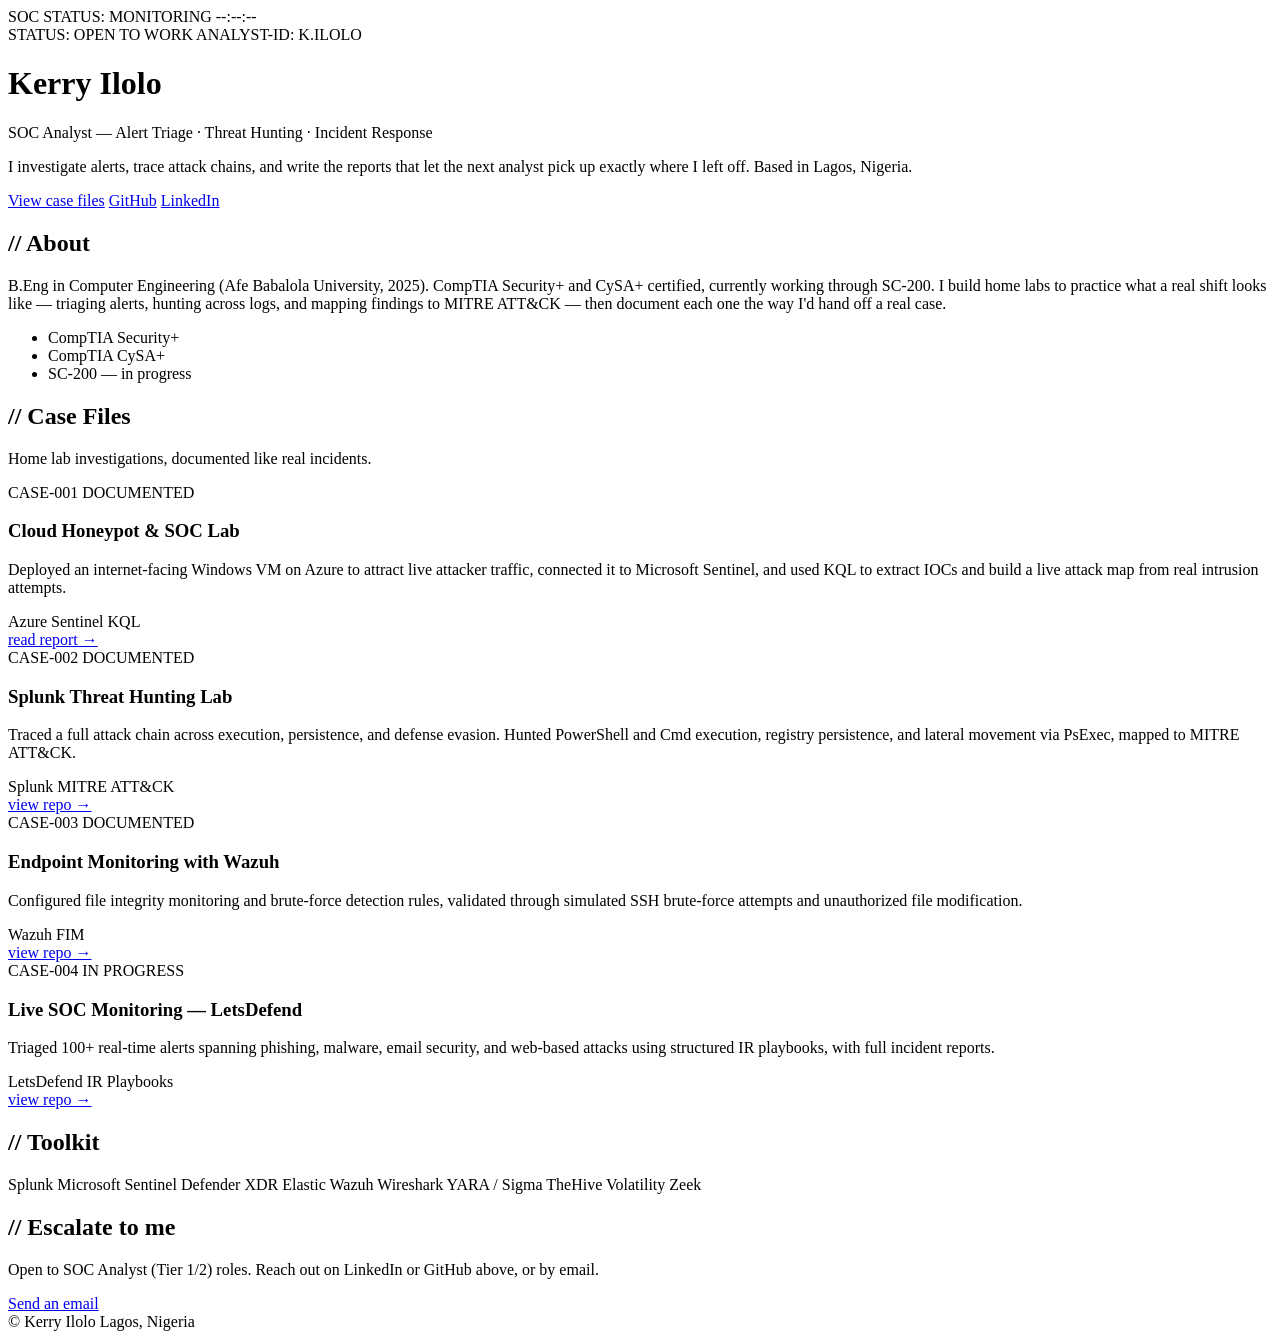
==== index.html @ 00554951 "Add files via upload" ====
<!DOCTYPE html>
<html lang="en">
<head>
<meta charset="UTF-8">
<meta name="viewport" content="width=device-width, initial-scale=1.0">
<title>Kerry Ilolo — SOC Analyst Portfolio</title>
<link rel="preconnect" href="https://fonts.googleapis.com">
<link href="https://fonts.googleapis.com/css2?family=Space+Grotesk:wght@500;600;700&family=Inter:wght@400;500;600&family=IBM+Plex+Mono:wght@400;500&display=swap" rel="stylesheet">
<link rel="stylesheet" href="css/style.css">
</head>
<body>

  <div class="statusbar">
    <span class="statusbar__dot" aria-hidden="true"></span>
    <span class="statusbar__text">SOC STATUS: MONITORING</span>
    <span class="statusbar__time" id="clock">--:--:--</span>
  </div>

  <header class="hero">
    <div class="hero__meta">
      <span class="chip chip--open">STATUS: OPEN TO WORK</span>
      <span class="mono hero__id">ANALYST-ID: K.ILOLO</span>
    </div>
    <h1 class="hero__title">Kerry Ilolo</h1>
    <p class="hero__role">SOC Analyst &mdash; Alert Triage · Threat Hunting · Incident Response</p>
    <p class="hero__summary">
      I investigate alerts, trace attack chains, and write the reports that let the next
      analyst pick up exactly where I left off. Based in Lagos, Nigeria.
    </p>
    <div class="hero__actions">
      <a href="#labs" class="btn btn--primary">View case files</a>
      <a href="https://github.com/ilolokerry" class="btn btn--ghost" target="_blank" rel="noopener">GitHub</a>
      <a href="https://linkedin.com/in/ilolo-kerry" class="btn btn--ghost" target="_blank" rel="noopener">LinkedIn</a>
    </div>
  </header>

  <main>

    <section class="panel" id="about">
      <h2 class="panel__title"><span class="mono">// </span>About</h2>
      <p class="panel__text">
        B.Eng in Computer Engineering (Afe Babalola University, 2025). CompTIA Security+ and CySA+
        certified, currently working through SC-200. I build home labs to practice what a real shift
        looks like &mdash; triaging alerts, hunting across logs, and mapping findings to MITRE ATT&amp;CK
        &mdash; then document each one the way I'd hand off a real case.
      </p>
      <ul class="cert-list">
        <li class="mono">CompTIA Security+</li>
        <li class="mono">CompTIA CySA+</li>
        <li class="mono">SC-200 &mdash; in progress</li>
      </ul>
    </section>

    <section class="panel" id="labs">
      <h2 class="panel__title"><span class="mono">// </span>Case Files</h2>
      <p class="panel__subtitle">Home lab investigations, documented like real incidents.</p>

      <div class="cases">

        <article class="case">
          <div class="case__head">
            <span class="mono case__id">CASE-001</span>
            <span class="chip chip--closed">DOCUMENTED</span>
          </div>
          <h3 class="case__title">Cloud Honeypot &amp; SOC Lab</h3>
          <p class="case__desc">
            Deployed an internet-facing Windows VM on Azure to attract live attacker traffic,
            connected it to Microsoft Sentinel, and used KQL to extract IOCs and build a
            live attack map from real intrusion attempts.
          </p>
          <div class="case__tags">
            <span class="tag mono">Azure</span>
            <span class="tag mono">Sentinel</span>
            <span class="tag mono">KQL</span>
          </div>
          <a href="#" class="case__link mono">read report &rarr;</a>
        </article>

        <article class="case">
          <div class="case__head">
            <span class="mono case__id">CASE-002</span>
            <span class="chip chip--closed">DOCUMENTED</span>
          </div>
          <h3 class="case__title">Splunk Threat Hunting Lab</h3>
          <p class="case__desc">
            Traced a full attack chain across execution, persistence, and defense evasion.
            Hunted PowerShell and Cmd execution, registry persistence, and lateral movement
            via PsExec, mapped to MITRE ATT&amp;CK.
          </p>
          <div class="case__tags">
            <span class="tag mono">Splunk</span>
            <span class="tag mono">MITRE ATT&amp;CK</span>
          </div>
          <a href="https://github.com/ilolokerry/Threat-Hunting-Lab-Splunk" class="case__link mono" target="_blank" rel="noopener">view repo &rarr;</a>
        </article>

        <article class="case">
          <div class="case__head">
            <span class="mono case__id">CASE-003</span>
            <span class="chip chip--closed">DOCUMENTED</span>
          </div>
          <h3 class="case__title">Endpoint Monitoring with Wazuh</h3>
          <p class="case__desc">
            Configured file integrity monitoring and brute-force detection rules, validated
            through simulated SSH brute-force attempts and unauthorized file modification.
          </p>
          <div class="case__tags">
            <span class="tag mono">Wazuh</span>
            <span class="tag mono">FIM</span>
          </div>
          <a href="https://github.com/ilolokerry/Endpoint-Monitoring-Threat-Detection-Lab-with-Wazuh" class="case__link mono" target="_blank" rel="noopener">view repo &rarr;</a>
        </article>

        <article class="case">
          <div class="case__head">
            <span class="mono case__id">CASE-004</span>
            <span class="chip chip--progress">IN PROGRESS</span>
          </div>
          <h3 class="case__title">Live SOC Monitoring &mdash; LetsDefend</h3>
          <p class="case__desc">
            Triaged 100+ real-time alerts spanning phishing, malware, email security, and
            web-based attacks using structured IR playbooks, with full incident reports.
          </p>
          <div class="case__tags">
            <span class="tag mono">LetsDefend</span>
            <span class="tag mono">IR Playbooks</span>
          </div>
          <a href="https://github.com/ilolokerry/soc-alert-incident-reports" class="case__link mono" target="_blank" rel="noopener">view repo &rarr;</a>
        </article>

      </div>
    </section>

    <section class="panel" id="toolkit">
      <h2 class="panel__title"><span class="mono">// </span>Toolkit</h2>
      <div class="toolkit-grid mono">
        <span>Splunk</span>
        <span>Microsoft Sentinel</span>
        <span>Defender XDR</span>
        <span>Elastic</span>
        <span>Wazuh</span>
        <span>Wireshark</span>
        <span>YARA / Sigma</span>
        <span>TheHive</span>
        <span>Volatility</span>
        <span>Zeek</span>
      </div>
    </section>

    <section class="panel panel--contact" id="contact">
      <h2 class="panel__title"><span class="mono">// </span>Escalate to me</h2>
      <p class="panel__text">
        Open to SOC Analyst (Tier 1/2) roles. Reach out on LinkedIn or GitHub above,
        or by email.
      </p>
      <a href="mailto:you@example.com" class="btn btn--primary">Send an email</a>
    </section>

  </main>

  <footer class="footer mono">
    <span>&copy; <span id="year"></span> Kerry Ilolo</span>
    <span>Lagos, Nigeria</span>
  </footer>

  <script src="js/script.js"></script>
</body>
</html>
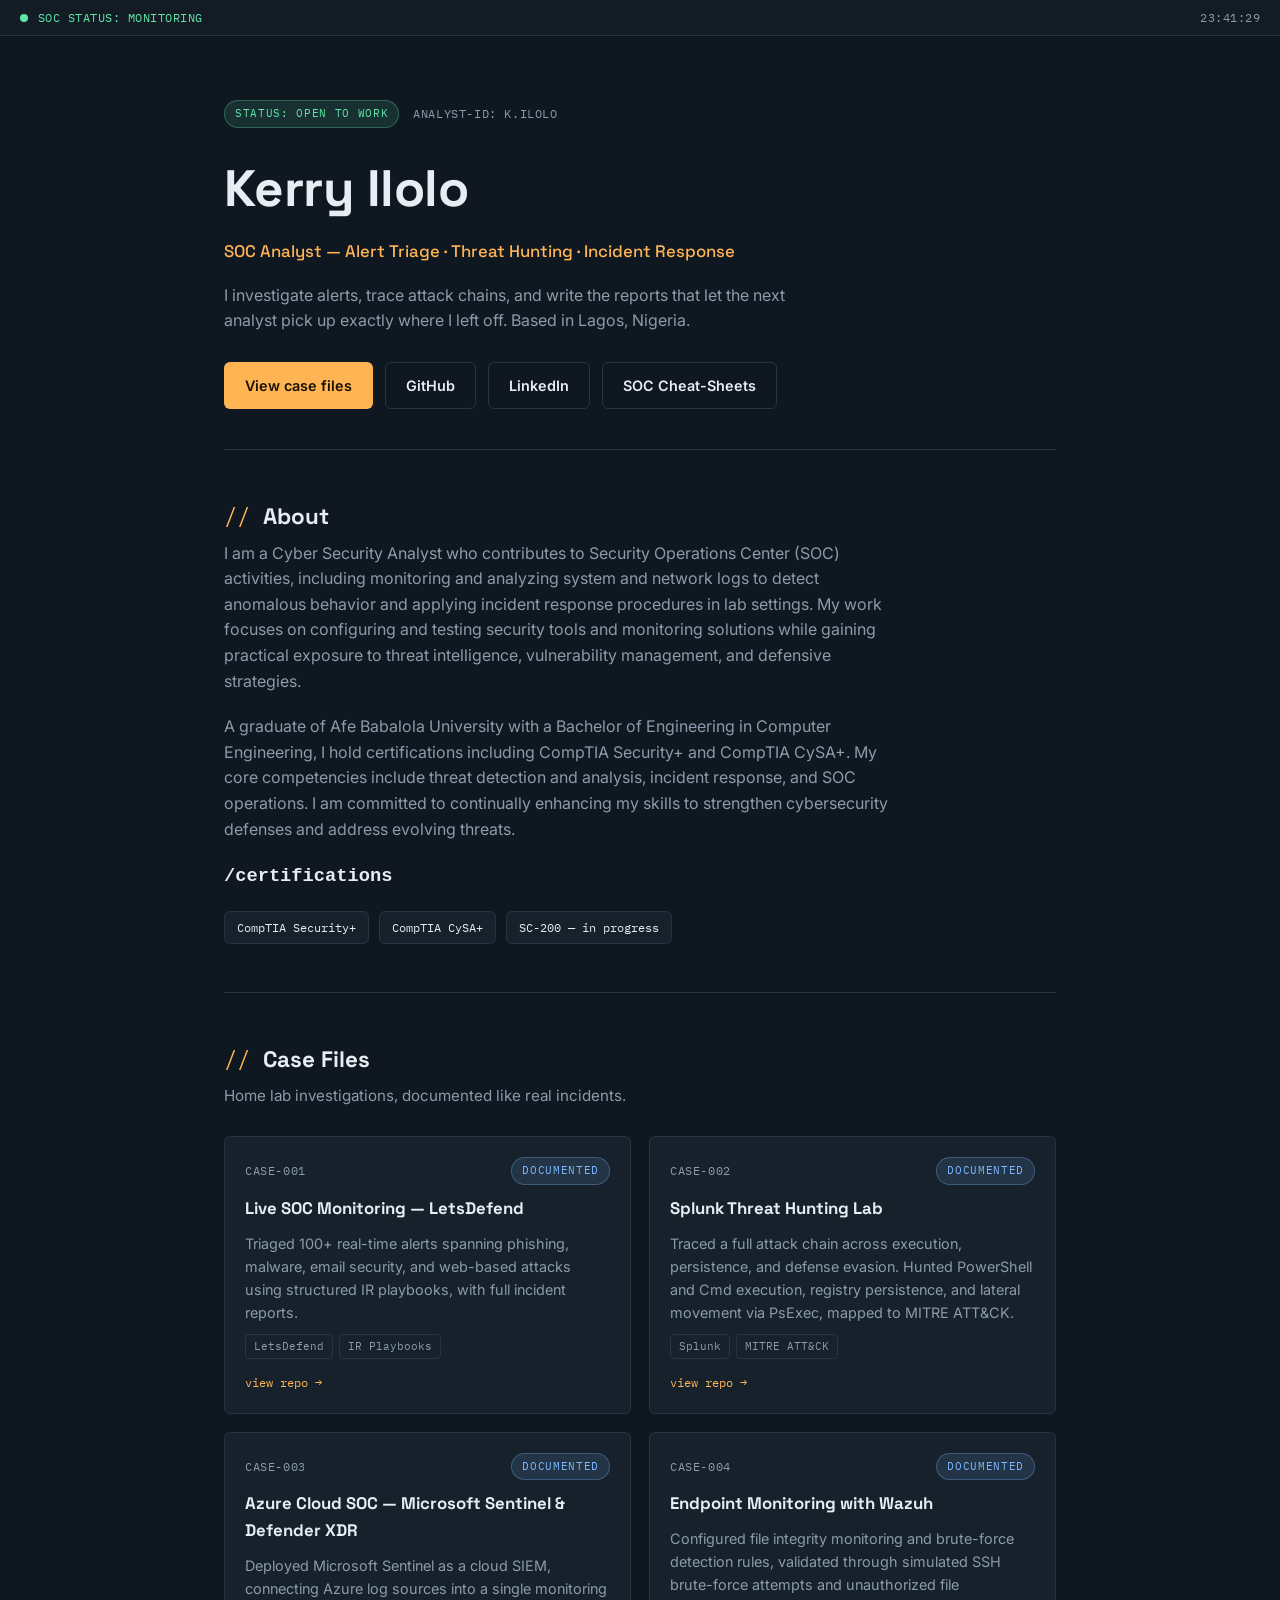
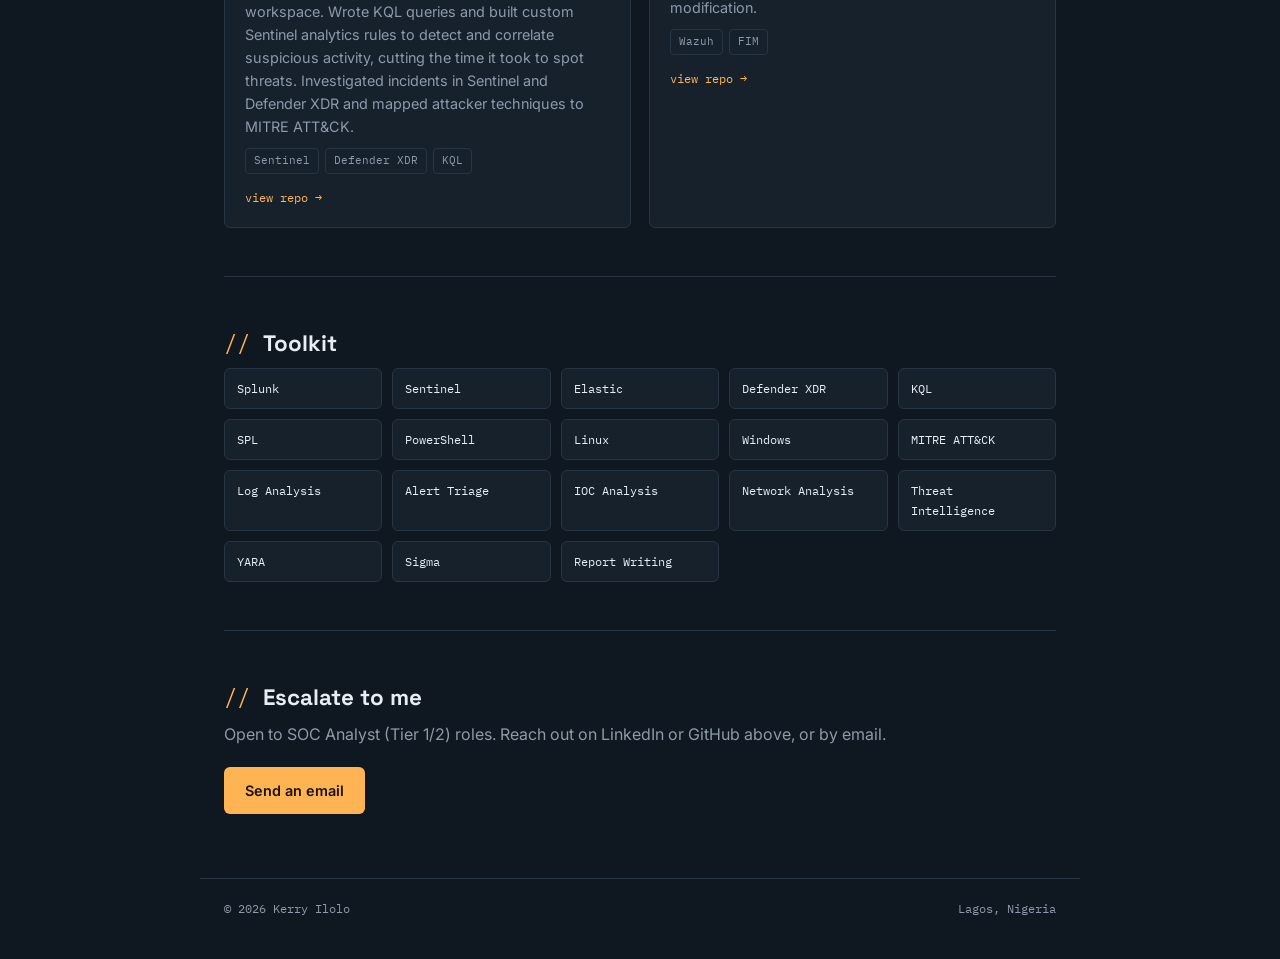
==== commit e20e3a1f: "Point View case files button to on-page section" ====
--- a/index.html
+++ b/index.html
@@ -31,6 +31,7 @@
       <a href="#labs" class="btn btn--primary">View case files</a>
       <a href="https://github.com/ilolokerry" class="btn btn--ghost" target="_blank" rel="noopener">GitHub</a>
       <a href="https://linkedin.com/in/ilolo-kerry" class="btn btn--ghost" target="_blank" rel="noopener">LinkedIn</a>
+      <a href="cheatsheets.html" class="btn btn--ghost">SOC Cheat-Sheets</a>
     </div>
   </header>
 
@@ -39,16 +40,28 @@
     <section class="panel" id="about">
       <h2 class="panel__title"><span class="mono">// </span>About</h2>
       <p class="panel__text">
-        B.Eng in Computer Engineering (Afe Babalola University, 2025). CompTIA Security+ and CySA+
-        certified, currently working through SC-200. I build home labs to practice what a real shift
-        looks like &mdash; triaging alerts, hunting across logs, and mapping findings to MITRE ATT&amp;CK
-        &mdash; then document each one the way I'd hand off a real case.
+        I am a Cyber Security Analyst who contributes to Security Operations Center (SOC) activities,
+        including monitoring and analyzing system and network logs to detect anomalous behavior and
+        applying incident response procedures in lab settings. My work focuses on configuring and
+        testing security tools and monitoring solutions while gaining practical exposure to threat
+        intelligence, vulnerability management, and defensive strategies.
       </p>
-      <ul class="cert-list">
-        <li class="mono">CompTIA Security+</li>
-        <li class="mono">CompTIA CySA+</li>
-        <li class="mono">SC-200 &mdash; in progress</li>
-      </ul>
+      <p class="panel__text">
+        A graduate of Afe Babalola University with a Bachelor of Engineering in Computer Engineering,
+        I hold certifications including CompTIA Security+ and CompTIA CySA+. My core competencies
+        include threat detection and analysis, incident response, and SOC operations. I am committed
+        to continually enhancing my skills to strengthen cybersecurity defenses and address evolving
+        threats.
+      </p>
+
+      <div class="subsection" id="certifications">
+        <h3 class="subsection__title mono">/certifications</h3>
+        <ul class="cert-list">
+          <li class="mono">CompTIA Security+</li>
+          <li class="mono">CompTIA CySA+</li>
+          <li class="mono">SC-200 &mdash; in progress</li>
+        </ul>
+      </div>
     </section>
 
     <section class="panel" id="labs">
@@ -62,18 +75,16 @@
             <span class="mono case__id">CASE-001</span>
             <span class="chip chip--closed">DOCUMENTED</span>
           </div>
-          <h3 class="case__title">Cloud Honeypot &amp; SOC Lab</h3>
+          <h3 class="case__title">Live SOC Monitoring &mdash; LetsDefend</h3>
           <p class="case__desc">
-            Deployed an internet-facing Windows VM on Azure to attract live attacker traffic,
-            connected it to Microsoft Sentinel, and used KQL to extract IOCs and build a
-            live attack map from real intrusion attempts.
+            Triaged 100+ real-time alerts spanning phishing, malware, email security, and
+            web-based attacks using structured IR playbooks, with full incident reports.
           </p>
           <div class="case__tags">
-            <span class="tag mono">Azure</span>
-            <span class="tag mono">Sentinel</span>
-            <span class="tag mono">KQL</span>
+            <span class="tag mono">LetsDefend</span>
+            <span class="tag mono">IR Playbooks</span>
           </div>
-          <a href="#" class="case__link mono">read report &rarr;</a>
+          <a href="https://github.com/ilolokerry/soc-alert-incident-reports" class="case__link mono" target="_blank" rel="noopener">view repo &rarr;</a>
         </article>
 
         <article class="case">
@@ -99,6 +110,27 @@
             <span class="mono case__id">CASE-003</span>
             <span class="chip chip--closed">DOCUMENTED</span>
           </div>
+          <h3 class="case__title">Azure Cloud SOC &mdash; Microsoft Sentinel &amp; Defender XDR</h3>
+          <p class="case__desc">
+            Deployed Microsoft Sentinel as a cloud SIEM, connecting Azure log sources into a
+            single monitoring workspace. Wrote KQL queries and built custom Sentinel analytics
+            rules to detect and correlate suspicious activity, cutting the time it took to spot
+            threats. Investigated incidents in Sentinel and Defender XDR and mapped attacker
+            techniques to MITRE ATT&amp;CK.
+          </p>
+          <div class="case__tags">
+            <span class="tag mono">Sentinel</span>
+            <span class="tag mono">Defender XDR</span>
+            <span class="tag mono">KQL</span>
+          </div>
+          <a href="https://github.com/ilolokerry/soc-alert-incident-reports" class="case__link mono" target="_blank" rel="noopener">view repo &rarr;</a>
+        </article>
+
+        <article class="case">
+          <div class="case__head">
+            <span class="mono case__id">CASE-004</span>
+            <span class="chip chip--closed">DOCUMENTED</span>
+          </div>
           <h3 class="case__title">Endpoint Monitoring with Wazuh</h3>
           <p class="case__desc">
             Configured file integrity monitoring and brute-force detection rules, validated
@@ -111,23 +143,6 @@
           <a href="https://github.com/ilolokerry/Endpoint-Monitoring-Threat-Detection-Lab-with-Wazuh" class="case__link mono" target="_blank" rel="noopener">view repo &rarr;</a>
         </article>
 
-        <article class="case">
-          <div class="case__head">
-            <span class="mono case__id">CASE-004</span>
-            <span class="chip chip--progress">IN PROGRESS</span>
-          </div>
-          <h3 class="case__title">Live SOC Monitoring &mdash; LetsDefend</h3>
-          <p class="case__desc">
-            Triaged 100+ real-time alerts spanning phishing, malware, email security, and
-            web-based attacks using structured IR playbooks, with full incident reports.
-          </p>
-          <div class="case__tags">
-            <span class="tag mono">LetsDefend</span>
-            <span class="tag mono">IR Playbooks</span>
-          </div>
-          <a href="https://github.com/ilolokerry/soc-alert-incident-reports" class="case__link mono" target="_blank" rel="noopener">view repo &rarr;</a>
-        </article>
-
       </div>
     </section>
 
@@ -135,15 +150,23 @@
       <h2 class="panel__title"><span class="mono">// </span>Toolkit</h2>
       <div class="toolkit-grid mono">
         <span>Splunk</span>
-        <span>Microsoft Sentinel</span>
+        <span>Sentinel</span>
+        <span>Elastic</span>
         <span>Defender XDR</span>
-        <span>Elastic</span>
-        <span>Wazuh</span>
-        <span>Wireshark</span>
-        <span>YARA / Sigma</span>
-        <span>TheHive</span>
-        <span>Volatility</span>
-        <span>Zeek</span>
+        <span>KQL</span>
+        <span>SPL</span>
+        <span>PowerShell</span>
+        <span>Linux</span>
+        <span>Windows</span>
+        <span>MITRE ATT&amp;CK</span>
+        <span>Log Analysis</span>
+        <span>Alert Triage</span>
+        <span>IOC Analysis</span>
+        <span>Network Analysis</span>
+        <span>Threat Intelligence</span>
+        <span>YARA</span>
+        <span>Sigma</span>
+        <span>Report Writing</span>
       </div>
     </section>
 
--- a/css/style.css
+++ b/css/style.css
@@ -0,0 +1,315 @@
+:root {
+  --bg: #0f1720;
+  --bg-panel: #16212c;
+  --bg-panel-alt: #131c25;
+  --border: #263543;
+  --text: #e6edf3;
+  --text-dim: #8b9bab;
+  --accent: #ffb454;
+  --accent-soft: rgba(255, 180, 84, 0.12);
+  --good: #5ee6a8;
+  --good-soft: rgba(94, 230, 168, 0.12);
+  --info: #7db8ff;
+  --info-soft: rgba(125, 184, 255, 0.12);
+
+  --font-display: 'Space Grotesk', sans-serif;
+  --font-body: 'Inter', sans-serif;
+  --font-mono: 'IBM Plex Mono', monospace;
+
+  --radius: 6px;
+  --maxw: 880px;
+}
+
+* { box-sizing: border-box; }
+
+html { scroll-behavior: smooth; }
+
+body {
+  margin: 0;
+  background: var(--bg);
+  color: var(--text);
+  font-family: var(--font-body);
+  line-height: 1.6;
+}
+
+.mono { font-family: var(--font-mono); }
+
+/* Status bar */
+.statusbar {
+  display: flex;
+  align-items: center;
+  gap: 10px;
+  padding: 8px 20px;
+  font-family: var(--font-mono);
+  font-size: 12px;
+  letter-spacing: 0.04em;
+  color: var(--text-dim);
+  border-bottom: 1px solid var(--border);
+  background: var(--bg-panel-alt);
+}
+
+.statusbar__dot {
+  width: 8px;
+  height: 8px;
+  border-radius: 50%;
+  background: var(--good);
+  box-shadow: 0 0 0 0 rgba(94, 230, 168, 0.6);
+  animation: pulse 2s infinite;
+  flex-shrink: 0;
+}
+
+@keyframes pulse {
+  0%   { box-shadow: 0 0 0 0 rgba(94, 230, 168, 0.5); }
+  70%  { box-shadow: 0 0 0 6px rgba(94, 230, 168, 0); }
+  100% { box-shadow: 0 0 0 0 rgba(94, 230, 168, 0); }
+}
+
+.statusbar__text { color: var(--good); }
+.statusbar__time { margin-left: auto; }
+
+@media (prefers-reduced-motion: reduce) {
+  .statusbar__dot { animation: none; }
+}
+
+/* Hero */
+.hero {
+  max-width: var(--maxw);
+  margin: 0 auto;
+  padding: 64px 24px 40px;
+}
+
+.hero__meta {
+  display: flex;
+  align-items: center;
+  gap: 14px;
+  margin-bottom: 20px;
+  flex-wrap: wrap;
+}
+
+.hero__id { color: var(--text-dim); font-size: 12px; letter-spacing: 0.05em; }
+
+.hero__title {
+  font-family: var(--font-display);
+  font-weight: 700;
+  font-size: clamp(2.2rem, 5vw, 3.2rem);
+  margin: 0 0 8px;
+  letter-spacing: -0.01em;
+}
+
+.hero__role {
+  font-family: var(--font-display);
+  font-weight: 500;
+  color: var(--accent);
+  font-size: 1.05rem;
+  margin: 0 0 18px;
+}
+
+.hero__summary {
+  max-width: 60ch;
+  color: var(--text-dim);
+  font-size: 1rem;
+  margin: 0 0 28px;
+}
+
+.hero__actions {
+  display: flex;
+  gap: 12px;
+  flex-wrap: wrap;
+}
+
+/* Chips */
+.chip {
+  display: inline-block;
+  font-family: var(--font-mono);
+  font-size: 11px;
+  letter-spacing: 0.06em;
+  padding: 4px 10px;
+  border-radius: 999px;
+  border: 1px solid transparent;
+}
+
+.chip--open   { background: var(--good-soft); color: var(--good); border-color: rgba(94,230,168,0.3); }
+.chip--closed { background: var(--info-soft); color: var(--info); border-color: rgba(125,184,255,0.3); }
+.chip--progress { background: var(--accent-soft); color: var(--accent); border-color: rgba(255,180,84,0.3); }
+
+/* Buttons */
+.btn {
+  display: inline-block;
+  font-family: var(--font-body);
+  font-weight: 600;
+  font-size: 0.9rem;
+  padding: 11px 20px;
+  border-radius: var(--radius);
+  text-decoration: none;
+  border: 1px solid transparent;
+  transition: transform 0.15s ease, border-color 0.15s ease, background 0.15s ease;
+}
+
+.btn:focus-visible {
+  outline: 2px solid var(--accent);
+  outline-offset: 2px;
+}
+
+.btn--primary {
+  background: var(--accent);
+  color: #1a1204;
+}
+.btn--primary:hover { transform: translateY(-1px); }
+
+.btn--ghost {
+  background: transparent;
+  color: var(--text);
+  border-color: var(--border);
+}
+.btn--ghost:hover { border-color: var(--text-dim); }
+
+/* Panels */
+main {
+  max-width: var(--maxw);
+  margin: 0 auto;
+  padding: 0 24px;
+}
+
+.panel {
+  padding: 48px 0;
+  border-top: 1px solid var(--border);
+}
+
+.panel__title {
+  font-family: var(--font-display);
+  font-size: 1.4rem;
+  margin: 0 0 6px;
+}
+
+.panel__title .mono {
+  color: var(--accent);
+  font-weight: 400;
+}
+
+.panel__subtitle {
+  color: var(--text-dim);
+  margin: 0 0 28px;
+  font-size: 0.95rem;
+}
+
+.panel__text {
+  color: var(--text-dim);
+  max-width: 68ch;
+  margin: 0 0 20px;
+}
+
+.cert-list {
+  list-style: none;
+  padding: 0;
+  margin: 0;
+  display: flex;
+  gap: 10px;
+  flex-wrap: wrap;
+}
+
+.cert-list li {
+  font-size: 12px;
+  color: var(--text);
+  background: var(--bg-panel);
+  border: 1px solid var(--border);
+  padding: 6px 12px;
+  border-radius: var(--radius);
+}
+
+/* Case cards */
+.cases {
+  display: grid;
+  grid-template-columns: repeat(2, 1fr);
+  gap: 18px;
+}
+
+@media (max-width: 680px) {
+  .cases { grid-template-columns: 1fr; }
+}
+
+.case {
+  background: var(--bg-panel);
+  border: 1px solid var(--border);
+  border-radius: var(--radius);
+  padding: 20px;
+  display: flex;
+  flex-direction: column;
+  gap: 10px;
+  transition: border-color 0.15s ease;
+}
+
+.case:hover { border-color: var(--accent); }
+
+.case__head {
+  display: flex;
+  justify-content: space-between;
+  align-items: center;
+}
+
+.case__id { color: var(--text-dim); font-size: 12px; letter-spacing: 0.05em; }
+
+.case__title {
+  font-family: var(--font-display);
+  font-size: 1.05rem;
+  margin: 0;
+}
+
+.case__desc {
+  color: var(--text-dim);
+  font-size: 0.9rem;
+  margin: 0;
+}
+
+.case__tags {
+  display: flex;
+  gap: 6px;
+  flex-wrap: wrap;
+}
+
+.tag {
+  font-size: 11px;
+  color: var(--text-dim);
+  border: 1px solid var(--border);
+  border-radius: 4px;
+  padding: 3px 8px;
+}
+
+.case__link {
+  color: var(--accent);
+  text-decoration: none;
+  font-size: 12px;
+  margin-top: 4px;
+}
+.case__link:hover { text-decoration: underline; }
+.case__link:focus-visible { outline: 2px solid var(--accent); outline-offset: 2px; }
+
+/* Toolkit grid */
+.toolkit-grid {
+  display: grid;
+  grid-template-columns: repeat(auto-fill, minmax(150px, 1fr));
+  gap: 10px;
+}
+
+.toolkit-grid span {
+  font-size: 12px;
+  color: var(--text);
+  background: var(--bg-panel);
+  border: 1px solid var(--border);
+  border-radius: var(--radius);
+  padding: 10px 12px;
+}
+
+/* Contact */
+.panel--contact { padding-bottom: 64px; }
+
+/* Footer */
+.footer {
+  max-width: var(--maxw);
+  margin: 0 auto;
+  padding: 20px 24px 40px;
+  display: flex;
+  justify-content: space-between;
+  font-size: 12px;
+  color: var(--text-dim);
+  border-top: 1px solid var(--border);
+}
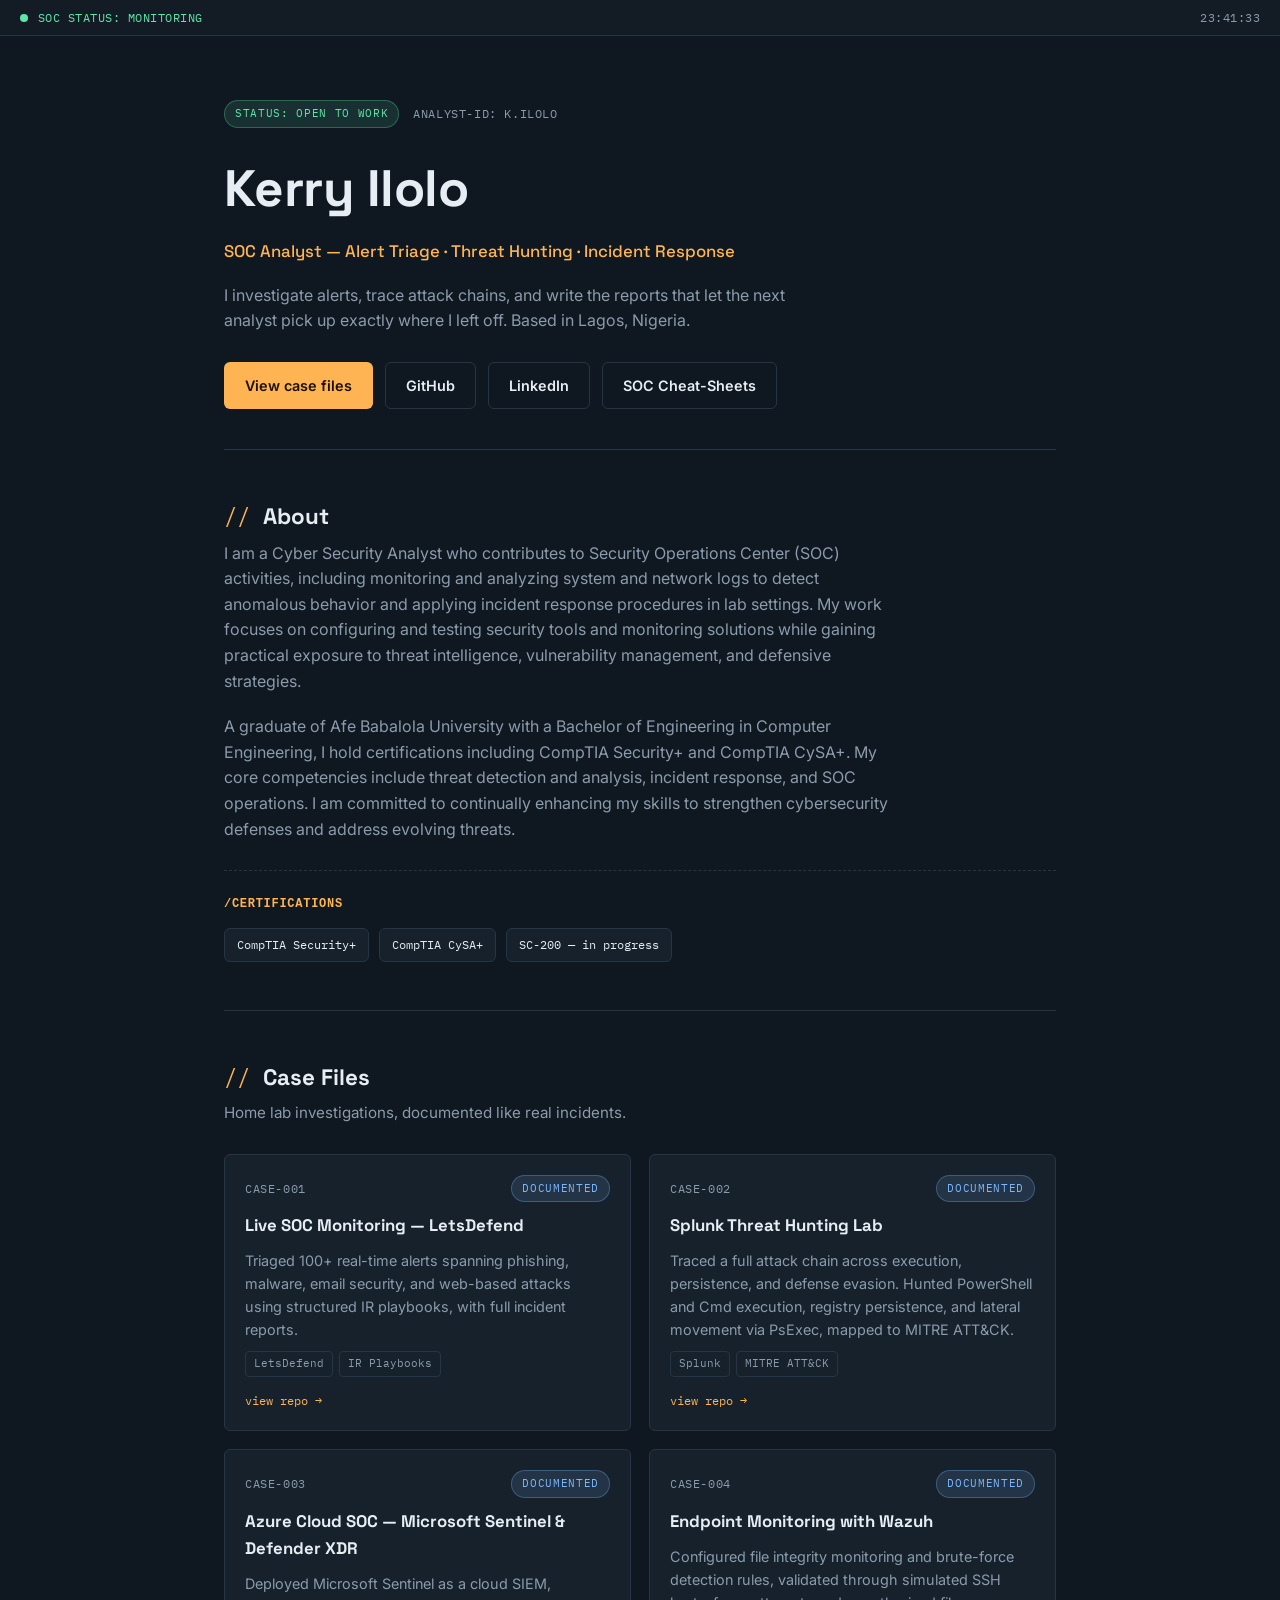
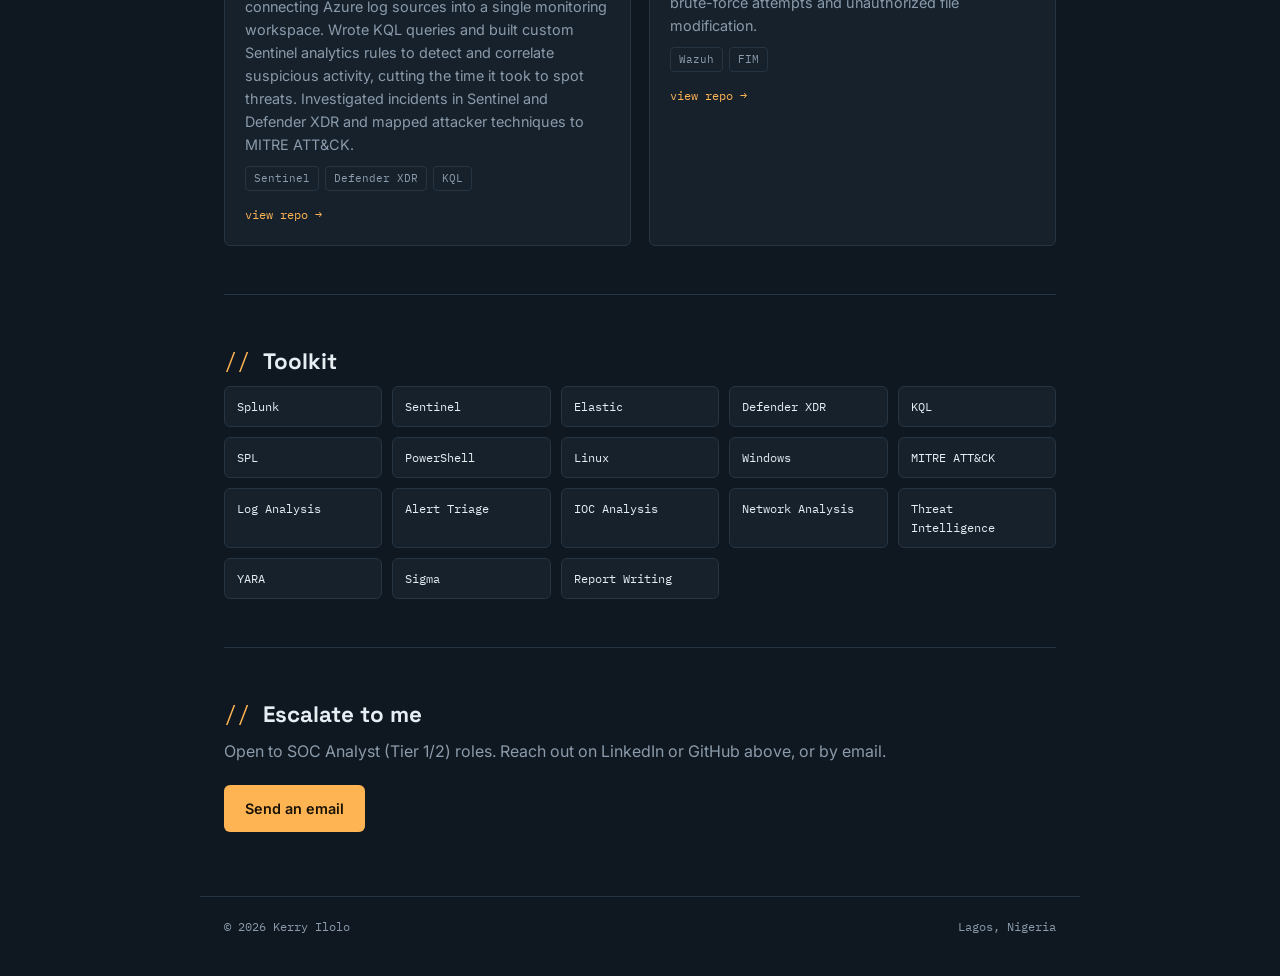
==== commit 07b4ba2f: "Update index.html" ====
--- a/index.html
+++ b/index.html
@@ -176,7 +176,7 @@
         Open to SOC Analyst (Tier 1/2) roles. Reach out on LinkedIn or GitHub above,
         or by email.
       </p>
-      <a href="mailto:you@example.com" class="btn btn--primary">Send an email</a>
+      <a href="mailto:kerryilololeroy@gmail.com" class="btn btn--primary">Send an email</a>
     </section>
 
   </main>
--- a/css/style.css
+++ b/css/style.css
@@ -198,6 +198,20 @@
   margin: 0 0 20px;
 }
 
+.subsection {
+  margin-top: 28px;
+  padding-top: 24px;
+  border-top: 1px dashed var(--border);
+}
+
+.subsection__title {
+  font-size: 12px;
+  letter-spacing: 0.06em;
+  color: var(--accent);
+  margin: 0 0 14px;
+  text-transform: uppercase;
+}
+
 .cert-list {
   list-style: none;
   padding: 0;
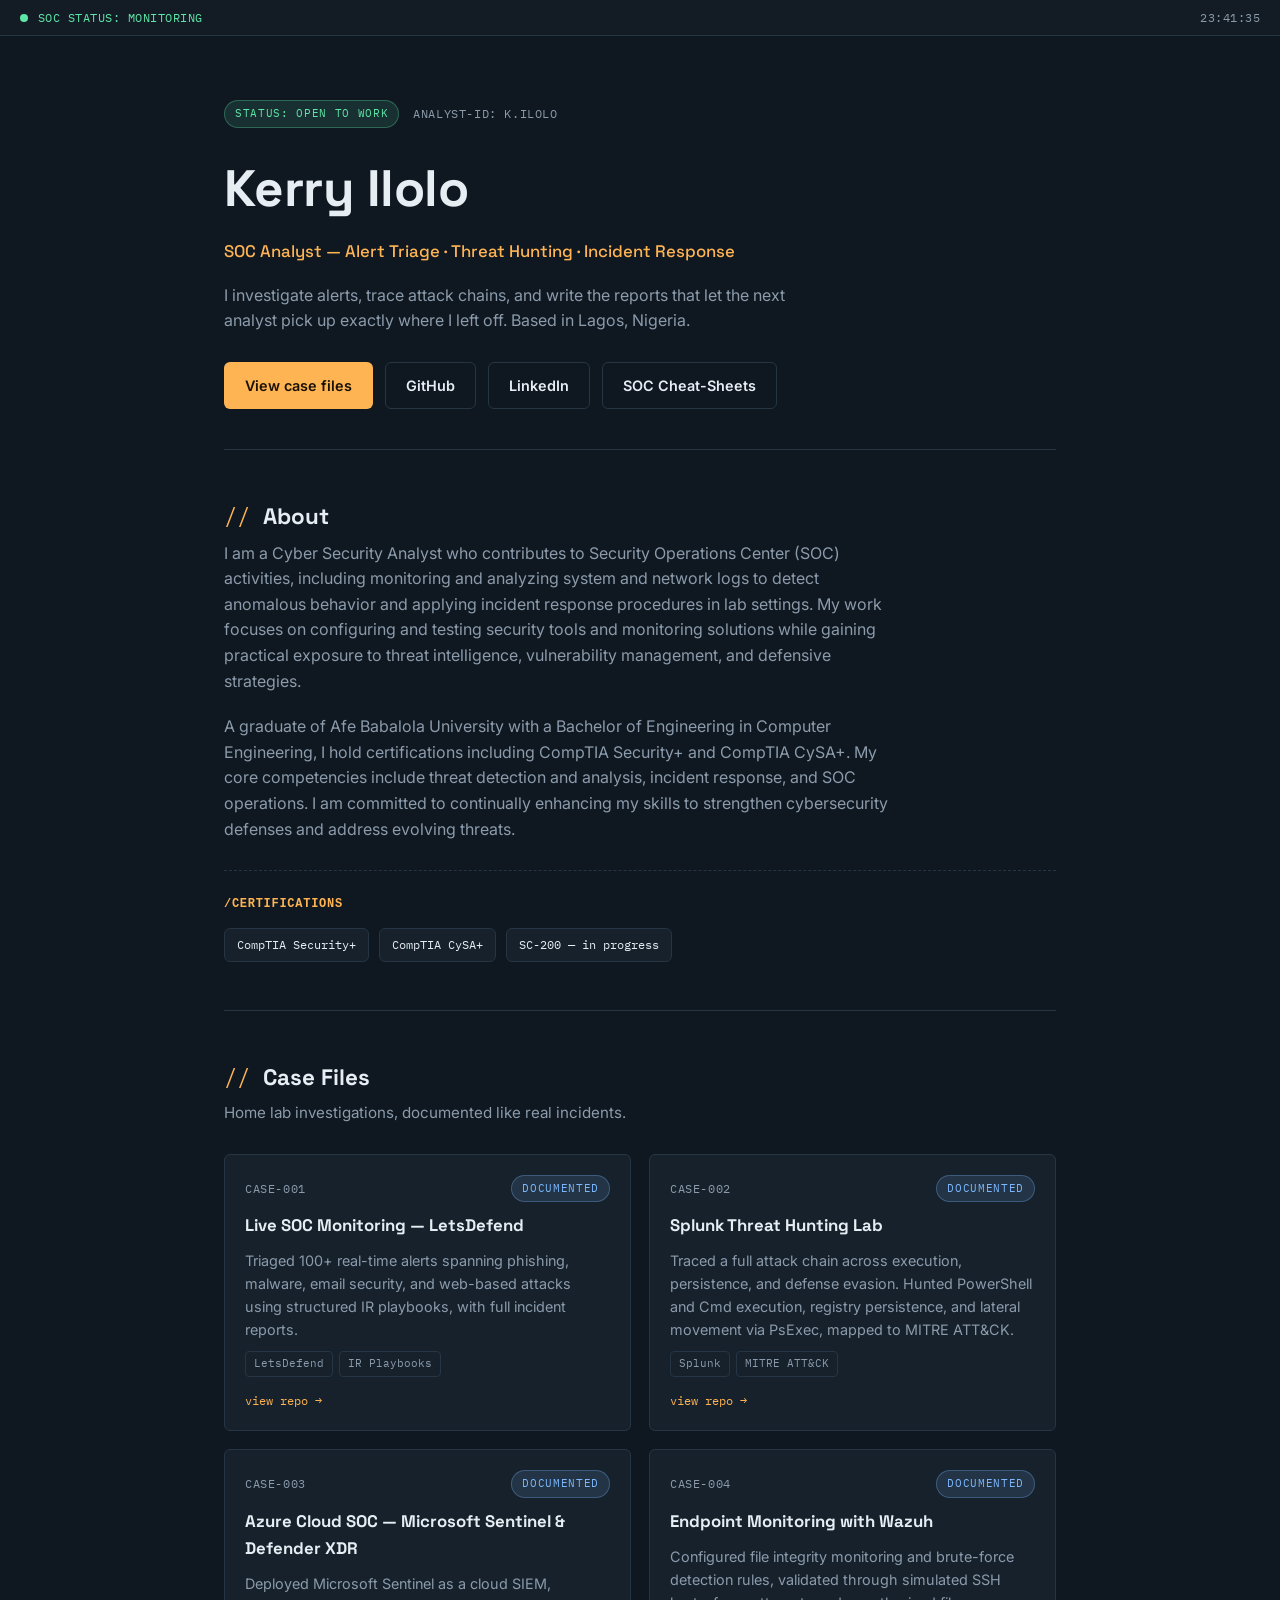
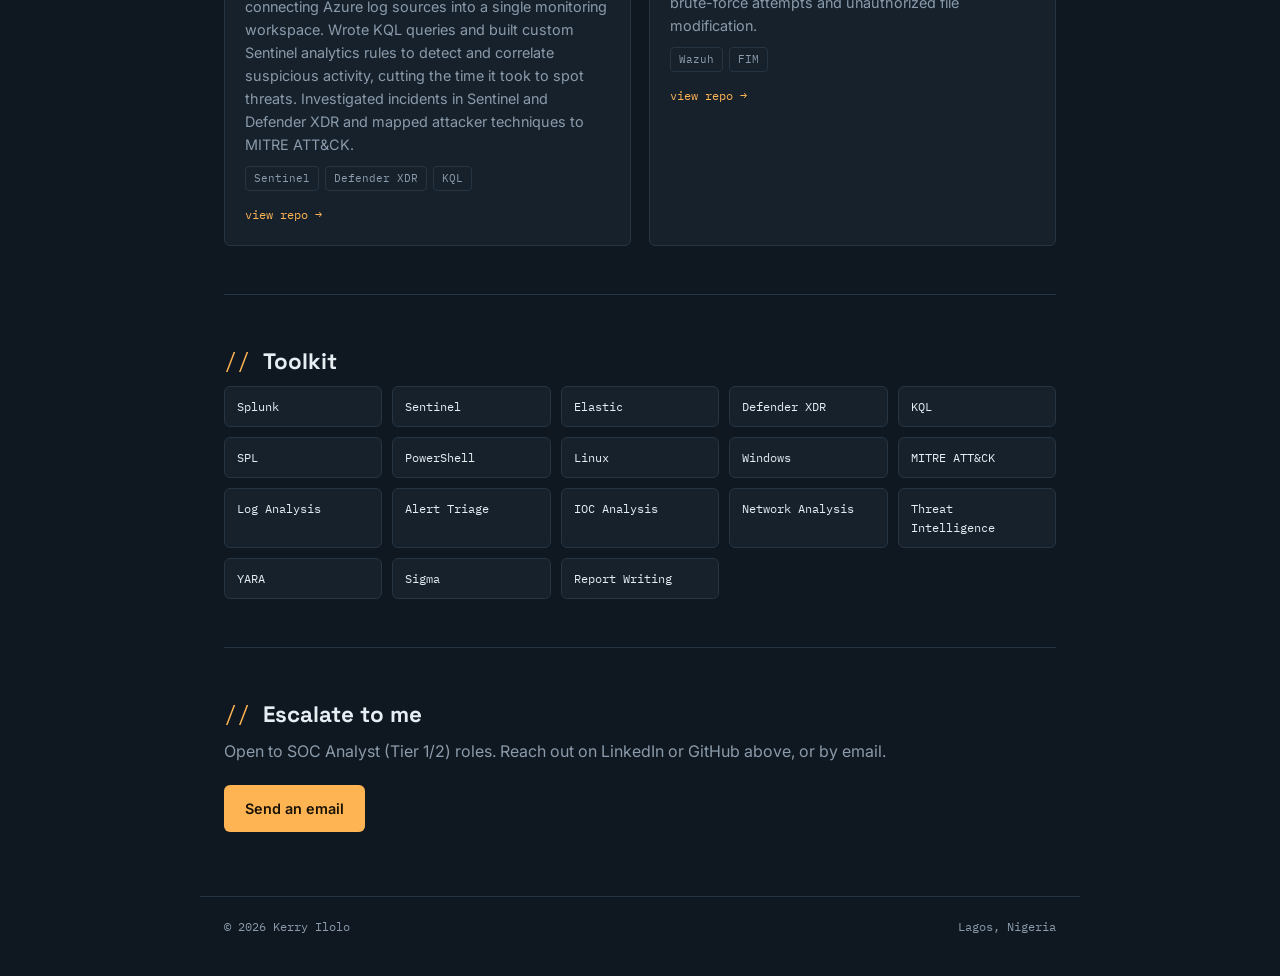
==== commit ebbd05b6: "icon" ====
--- a/index.html
+++ b/index.html
@@ -4,6 +4,7 @@
 <meta charset="UTF-8">
 <meta name="viewport" content="width=device-width, initial-scale=1.0">
 <title>Kerry Ilolo — SOC Analyst Portfolio</title>
+<link rel="icon" type="image/svg+xml" href="favicons/favicon.svg">
 <link rel="preconnect" href="https://fonts.googleapis.com">
 <link href="https://fonts.googleapis.com/css2?family=Space+Grotesk:wght@500;600;700&family=Inter:wght@400;500;600&family=IBM+Plex+Mono:wght@400;500&display=swap" rel="stylesheet">
 <link rel="stylesheet" href="css/style.css">
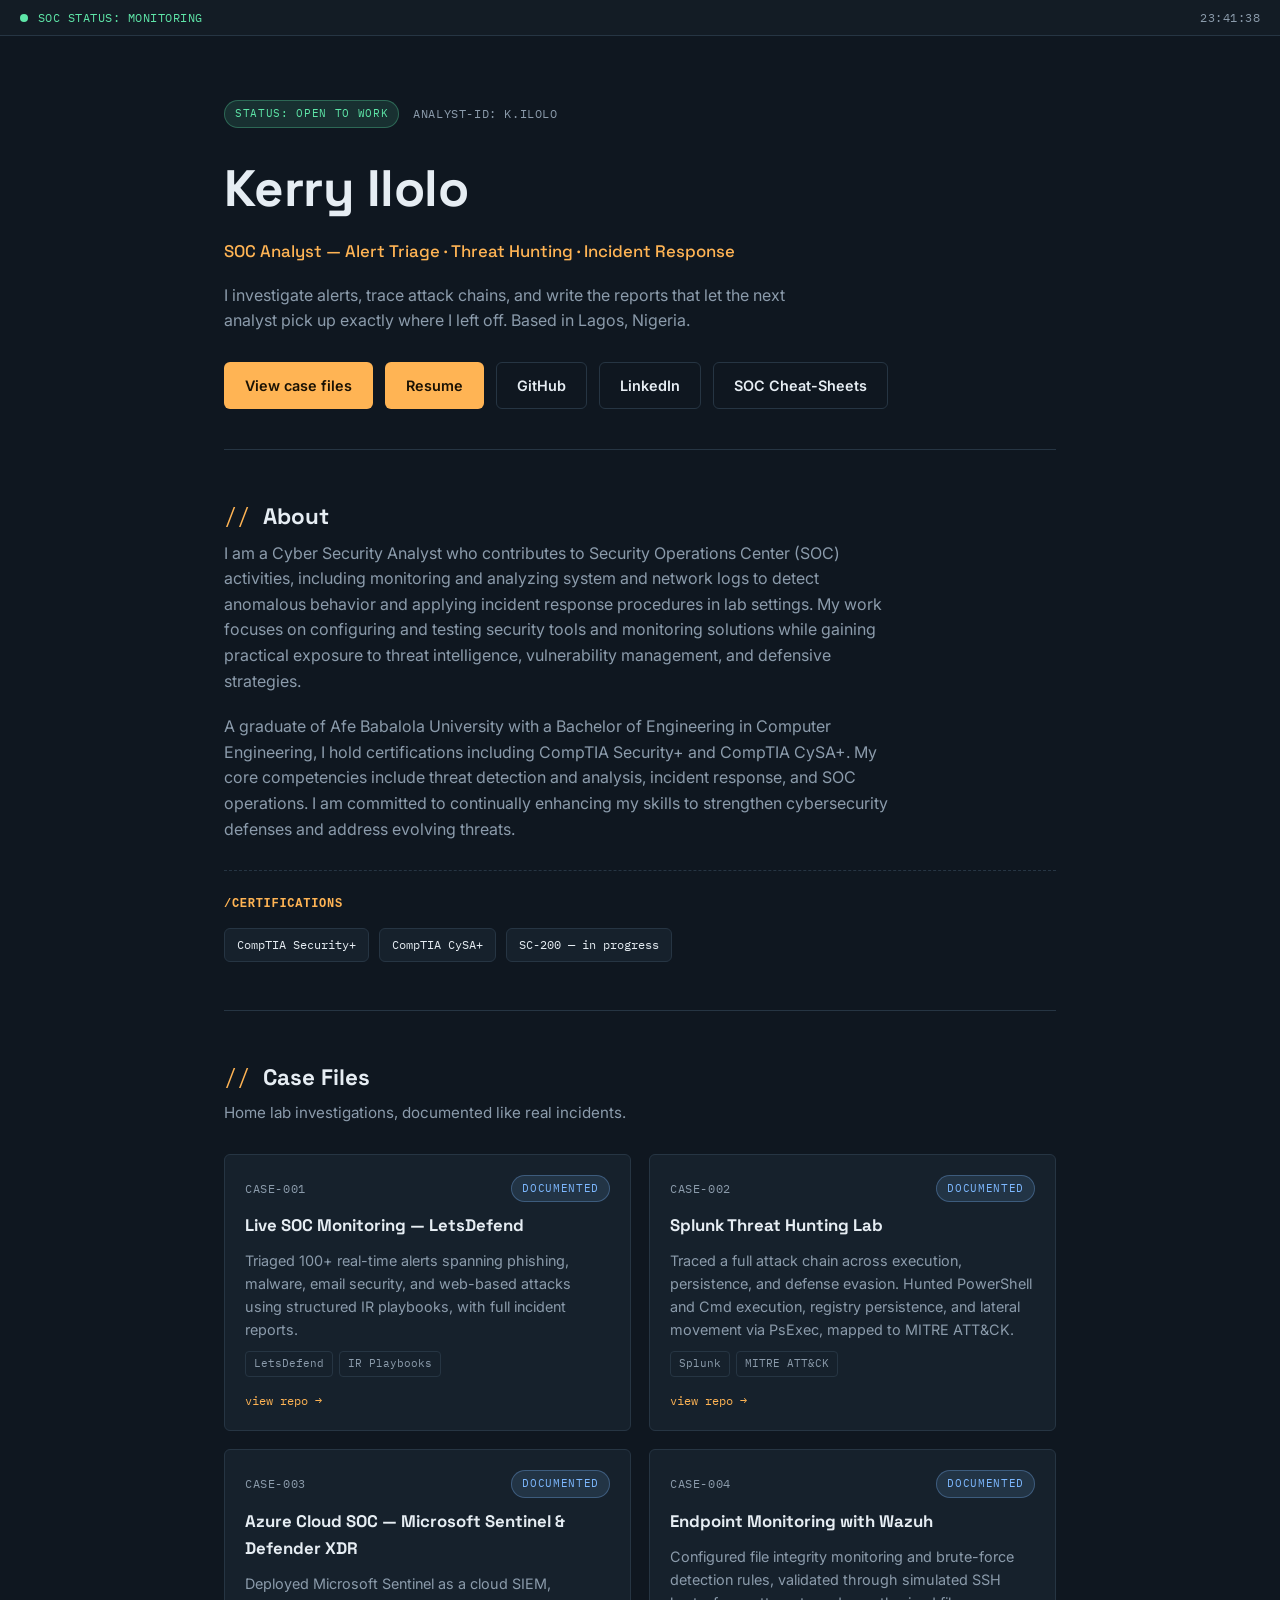
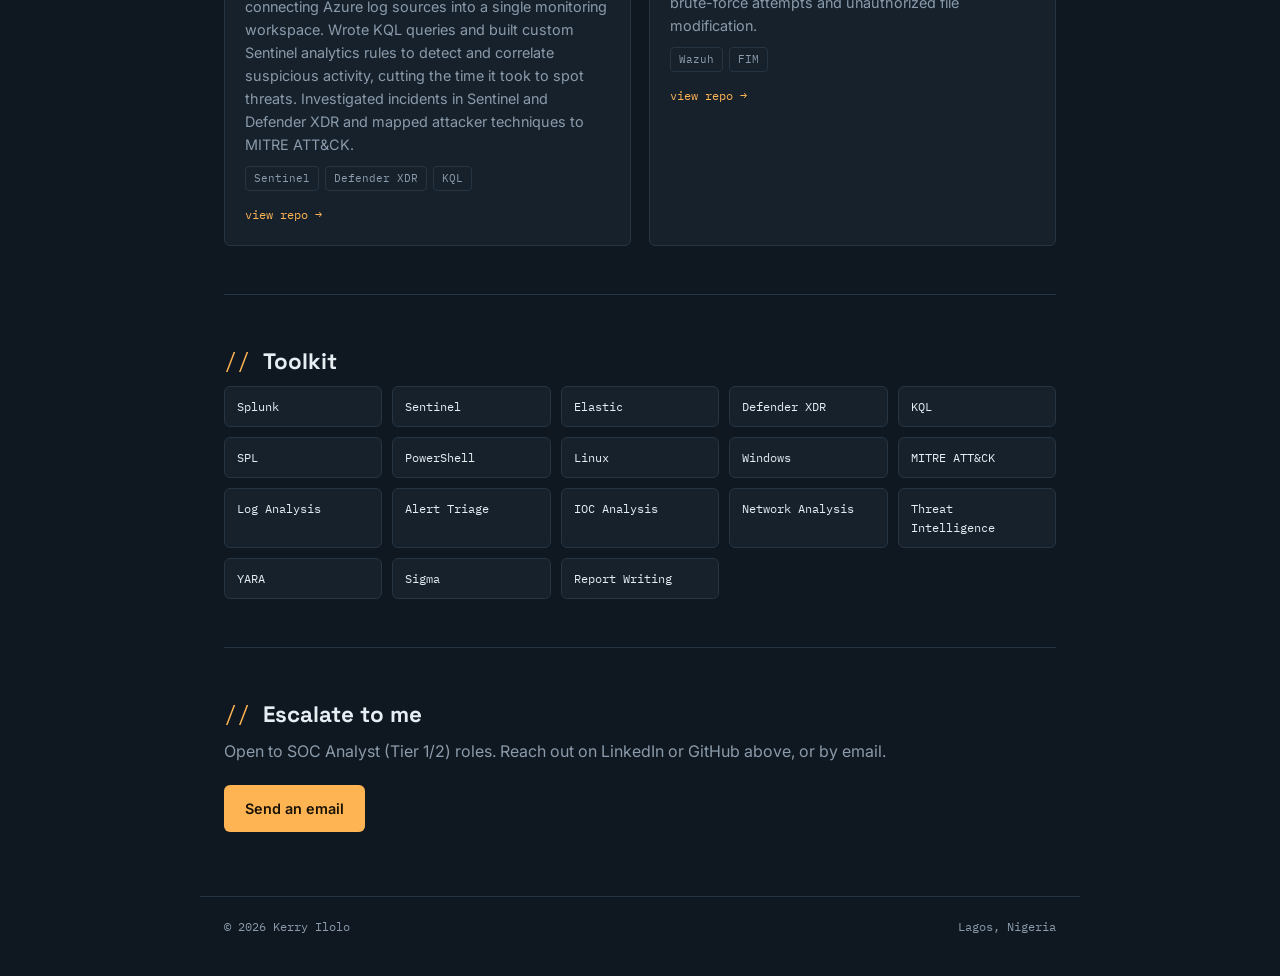
==== commit 917406c1: "resume" ====
--- a/index.html
+++ b/index.html
@@ -30,6 +30,7 @@
     </p>
     <div class="hero__actions">
       <a href="#labs" class="btn btn--primary">View case files</a>
+      <a href="docs/resume.pdf" class="btn btn--primary" target="_blank" rel="noopener">Resume</a>
       <a href="https://github.com/ilolokerry" class="btn btn--ghost" target="_blank" rel="noopener">GitHub</a>
       <a href="https://linkedin.com/in/ilolo-kerry" class="btn btn--ghost" target="_blank" rel="noopener">LinkedIn</a>
       <a href="cheatsheets.html" class="btn btn--ghost">SOC Cheat-Sheets</a>
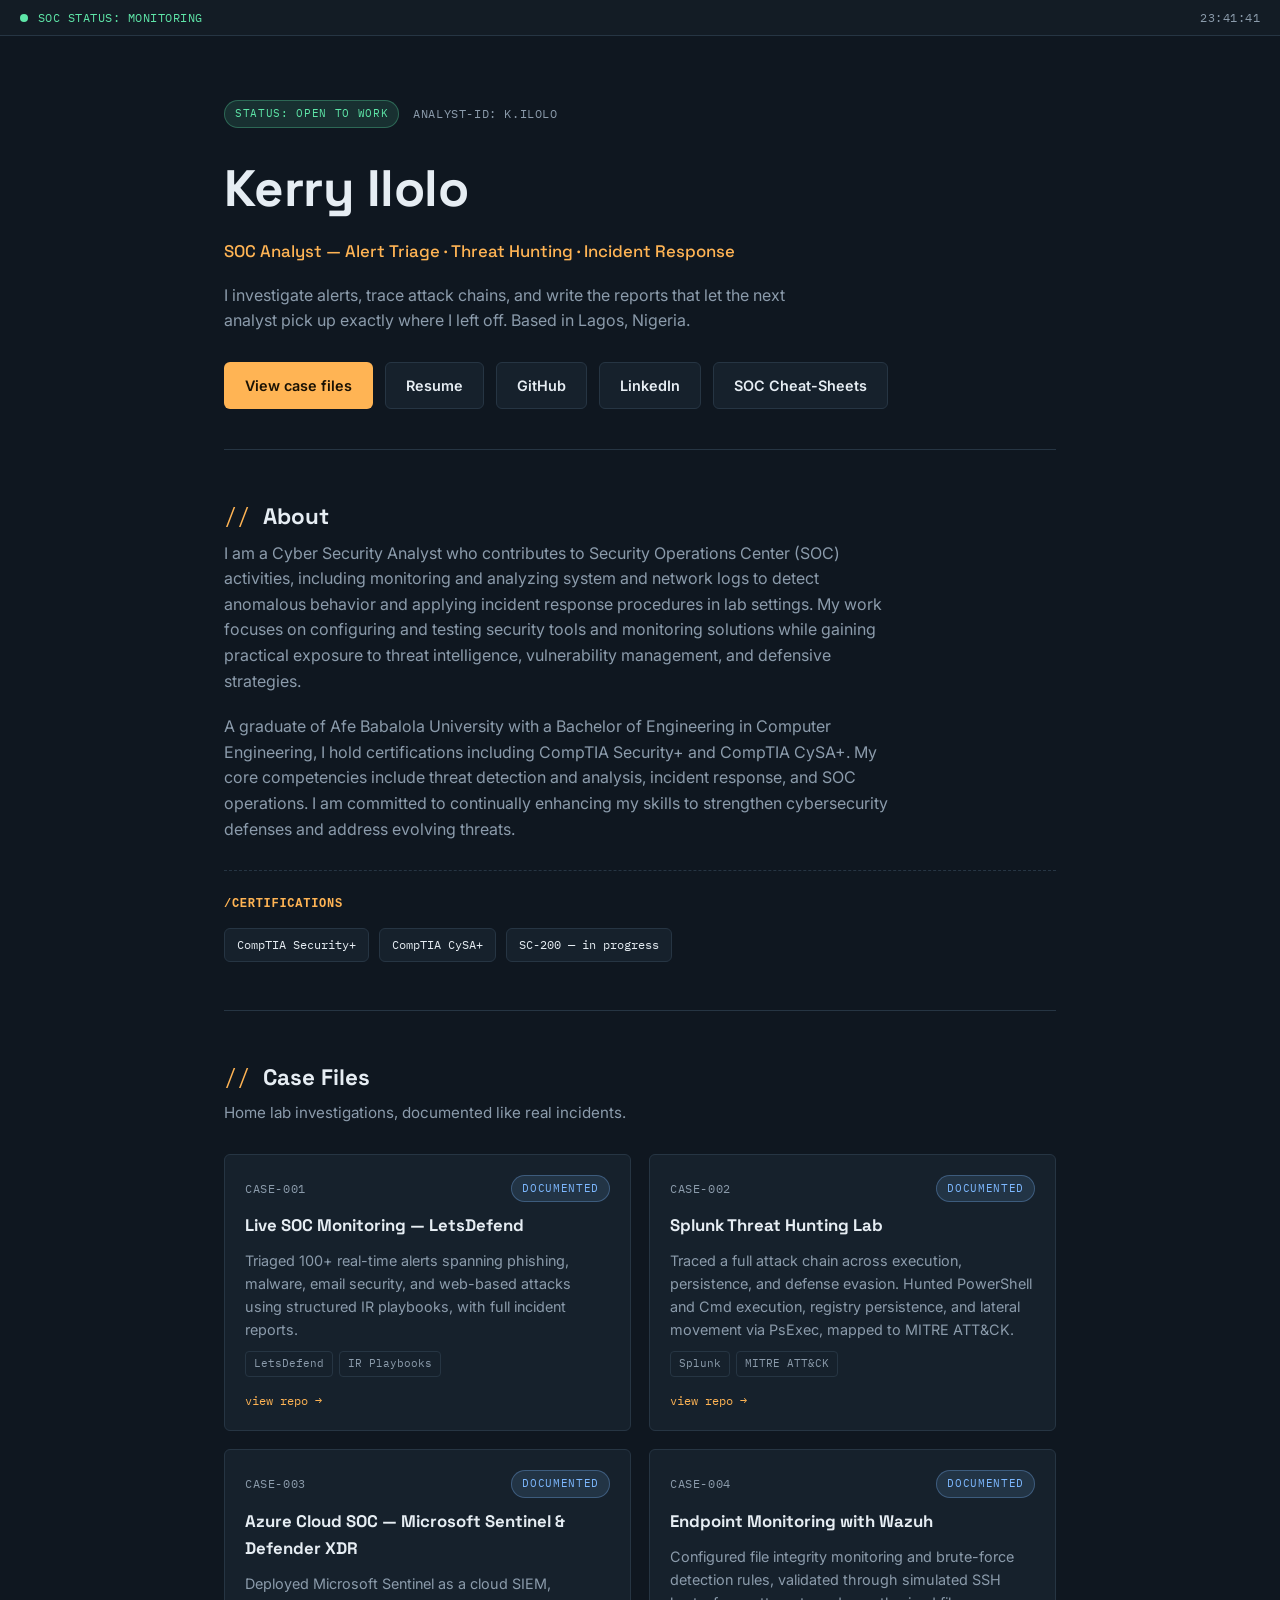
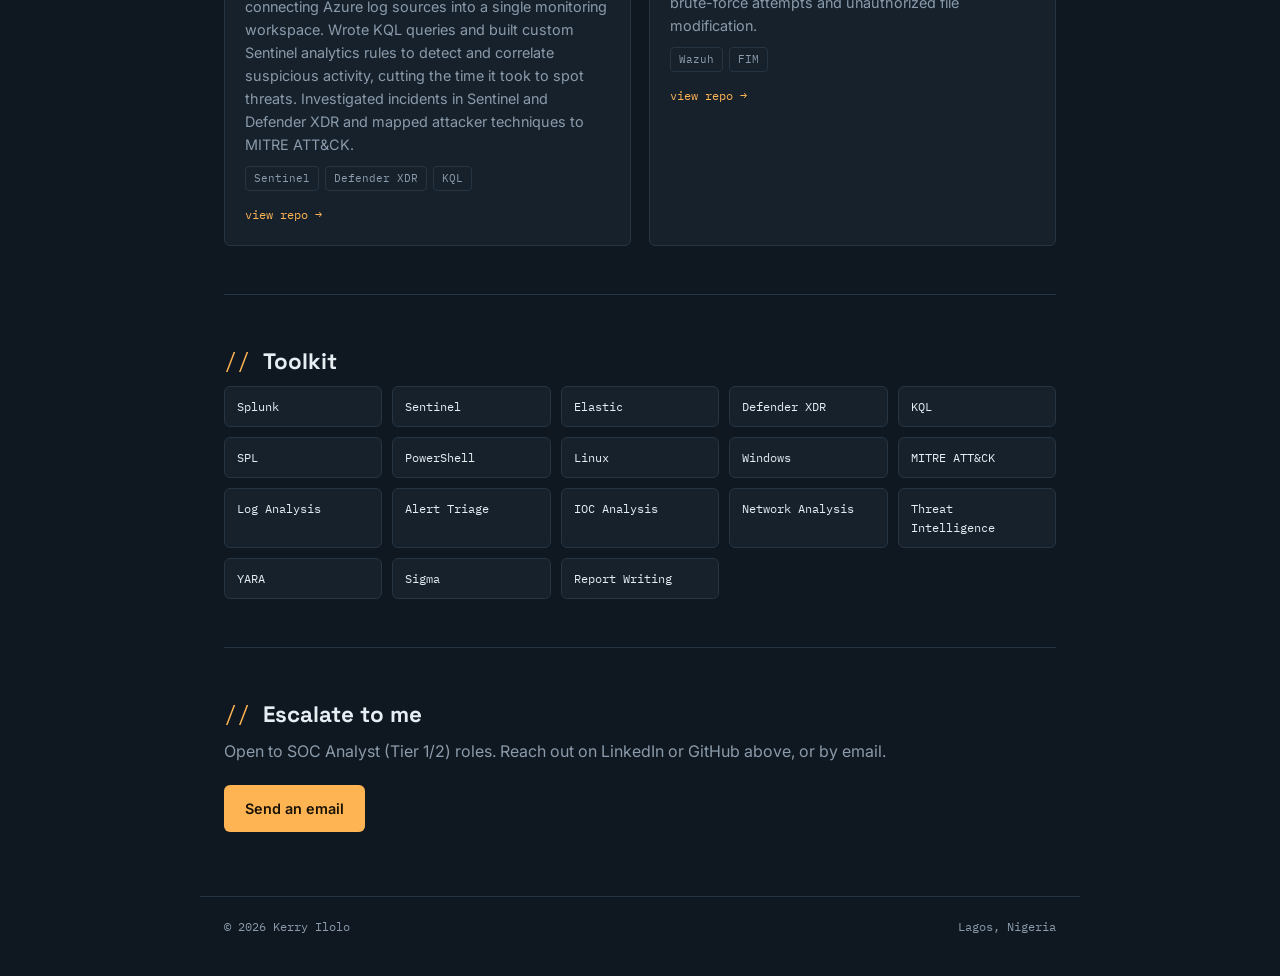
==== commit 4433bec3: "net edit" ====
--- a/index.html
+++ b/index.html
@@ -30,7 +30,7 @@
     </p>
     <div class="hero__actions">
       <a href="#labs" class="btn btn--primary">View case files</a>
-      <a href="docs/resume.pdf" class="btn btn--primary" target="_blank" rel="noopener">Resume</a>
+      <a href="docs/resume.pdf" class="btn btn--ghost" target="_blank" rel="noopener">Resume</a>
       <a href="https://github.com/ilolokerry" class="btn btn--ghost" target="_blank" rel="noopener">GitHub</a>
       <a href="https://linkedin.com/in/ilolo-kerry" class="btn btn--ghost" target="_blank" rel="noopener">LinkedIn</a>
       <a href="cheatsheets.html" class="btn btn--ghost">SOC Cheat-Sheets</a>
@@ -59,8 +59,8 @@
       <div class="subsection" id="certifications">
         <h3 class="subsection__title mono">/certifications</h3>
         <ul class="cert-list">
-          <li class="mono">CompTIA Security+</li>
-          <li class="mono">CompTIA CySA+</li>
+          <li class="mono"><a href="https://www.credly.com/badges/8e78e296-bd0f-453c-bb1f-f68e30f0badd/linked_in_profile" target="_blank" rel="noopener">CompTIA Security+</a></li>
+          <li class="mono"><a href="https://www.credly.com/badges/5bcfe7e8-dedd-446d-ac91-6cc05e7e237a/linked_in_profile" target="_blank" rel="noopener">CompTIA CySA+</a></li>
           <li class="mono">SC-200 &mdash; in progress</li>
         </ul>
       </div>
--- a/css/style.css
+++ b/css/style.css
@@ -157,11 +157,11 @@
 .btn--primary:hover { transform: translateY(-1px); }
 
 .btn--ghost {
-  background: transparent;
+  background: var(--bg-panel);
   color: var(--text);
   border-color: var(--border);
 }
-.btn--ghost:hover { border-color: var(--text-dim); }
+.btn--ghost:hover { border-color: var(--accent); }
 
 /* Panels */
 main {
@@ -228,6 +228,19 @@
   border: 1px solid var(--border);
   padding: 6px 12px;
   border-radius: var(--radius);
+  transition: border-color 0.15s ease;
+}
+
+.cert-list li:hover { border-color: var(--accent); }
+
+.cert-list a {
+  color: inherit;
+  text-decoration: none;
+}
+.cert-list a:hover { color: var(--accent); }
+.cert-list a:focus-visible {
+  outline: 2px solid var(--accent);
+  outline-offset: 2px;
 }
 
 /* Case cards */
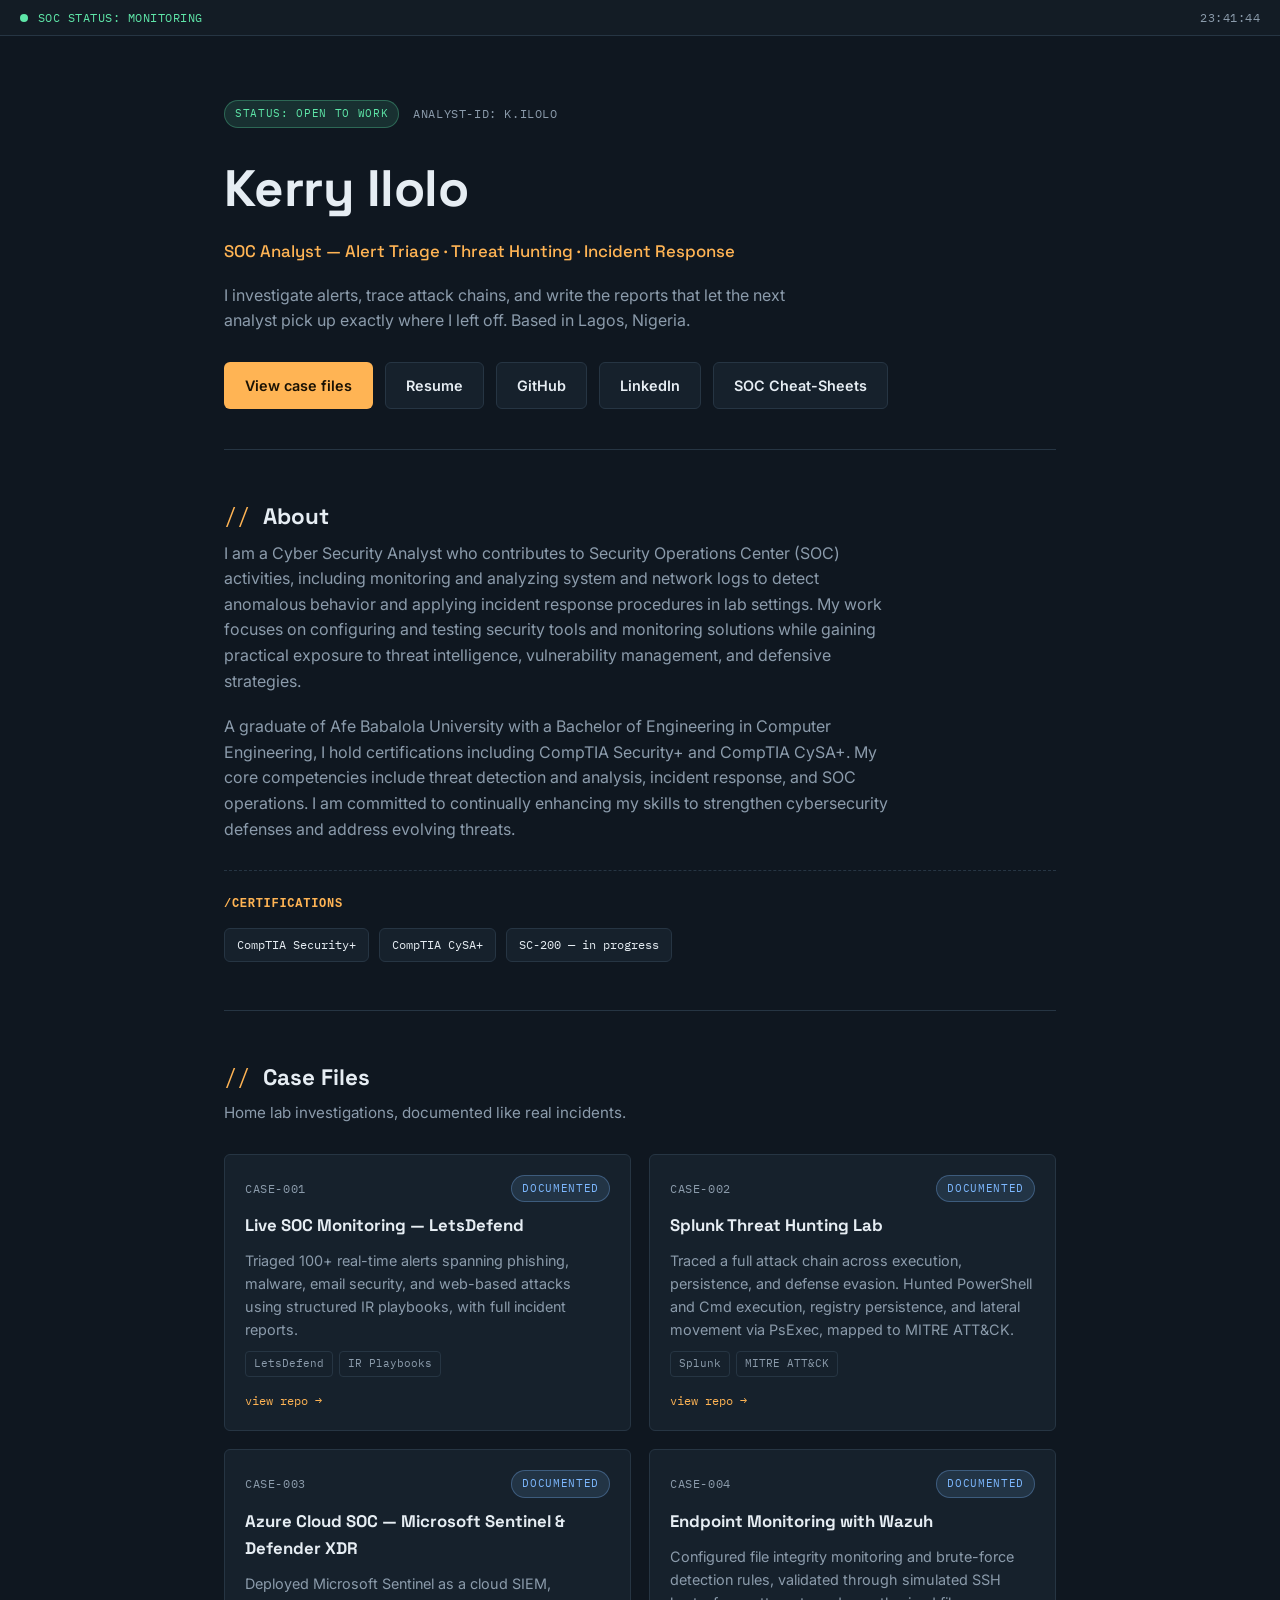
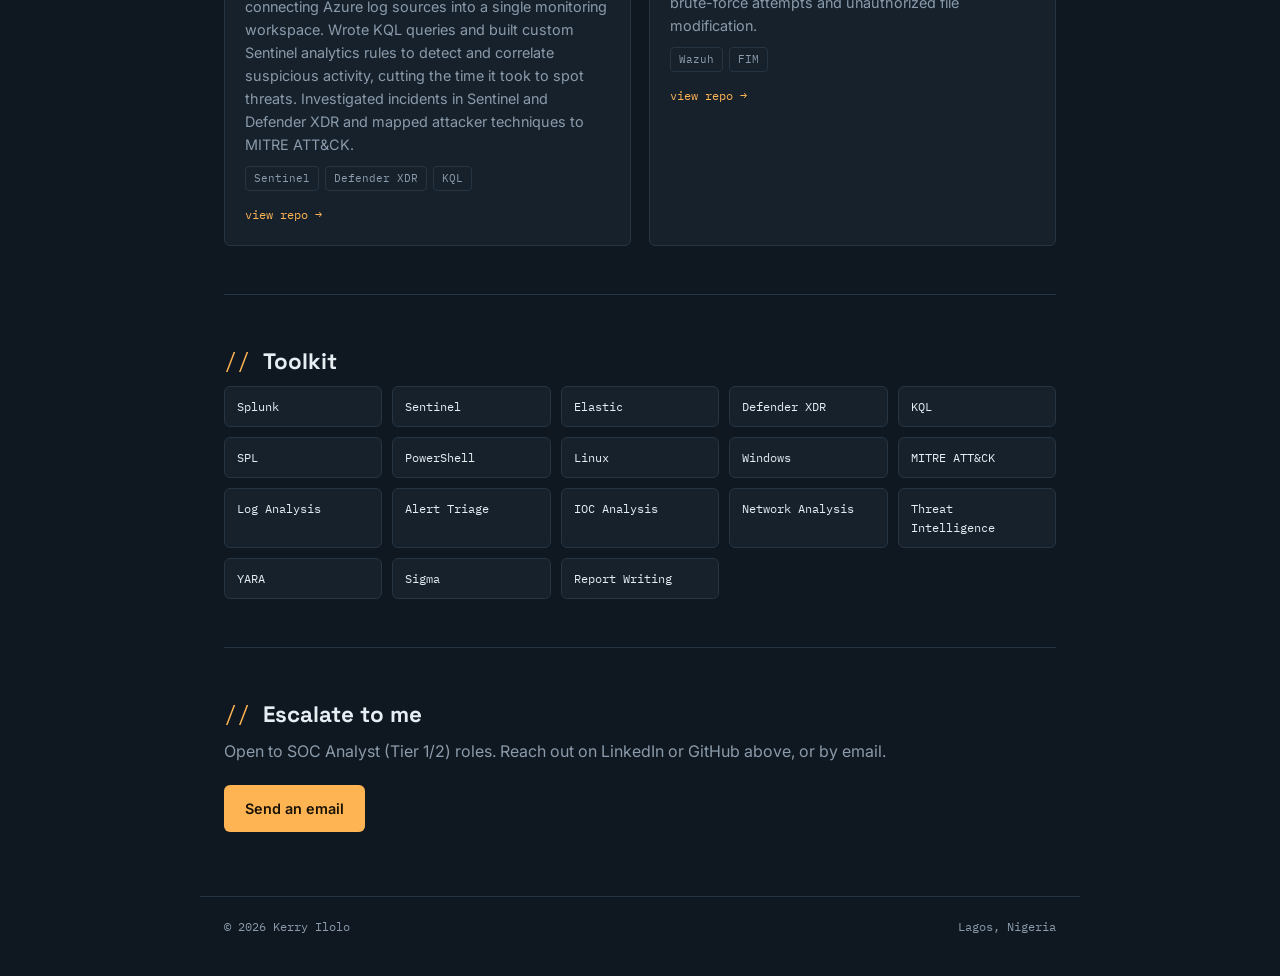
==== commit 481a3d1b: "new log" ====
--- a/index.html
+++ b/index.html
@@ -10,6 +10,64 @@
 <link rel="stylesheet" href="css/style.css">
 </head>
 <body>
+
+  <div class="side-stream side-stream--left mono" aria-hidden="true">
+    <div class="side-stream__track">
+      <span>4625 Logon Failure x12 — WKSTN-09</span>
+      <span>Mimikatz signature detected — LSASS</span>
+      <span>T1055 Process Injection — svchost.exe</span>
+      <span>Suspicious PowerShell -enc flag</span>
+      <span>C2 beacon: 45.9.148.x — 60s interval</span>
+      <span>4672 Special Privileges Assigned</span>
+      <span>RDP brute-force — 340 attempts/10m</span>
+      <span>4698 Scheduled Task Created — persistence</span>
+      <span>DNS tunneling suspected — length anomaly</span>
+      <span>Unsigned driver loaded — Sysmon EID 6</span>
+      <span>Verdict: True Positive</span>
+      <span>Case CASE-002 status: closed</span>
+      <span>4625 Logon Failure x12 — WKSTN-09</span>
+      <span>Mimikatz signature detected — LSASS</span>
+      <span>T1055 Process Injection — svchost.exe</span>
+      <span>Suspicious PowerShell -enc flag</span>
+      <span>C2 beacon: 45.9.148.x — 60s interval</span>
+      <span>4672 Special Privileges Assigned</span>
+      <span>RDP brute-force — 340 attempts/10m</span>
+      <span>4698 Scheduled Task Created — persistence</span>
+      <span>DNS tunneling suspected — length anomaly</span>
+      <span>Unsigned driver loaded — Sysmon EID 6</span>
+      <span>Verdict: True Positive</span>
+      <span>Case CASE-002 status: closed</span>
+    </div>
+  </div>
+
+  <div class="side-stream side-stream--right mono" aria-hidden="true">
+    <div class="side-stream__track">
+      <span>MITRE T1059.001 detected</span>
+      <span>Sigma rule: proc_creation_win</span>
+      <span>YARA rule match: susp_dropper</span>
+      <span>Kerberoasting attempt — 4769 spike</span>
+      <span>Lateral movement: PsExec named pipe</span>
+      <span>Registry Run key persistence added</span>
+      <span>Host isolated — WKSTN-09</span>
+      <span>IOC blocked at firewall</span>
+      <span>Escalated: Tier 2</span>
+      <span>Credential dumping — ProcessAccess LSASS</span>
+      <span>Alert triaged in 4m 12s</span>
+      <span>Analyst: K.Ilolo — shift active</span>
+      <span>MITRE T1059.001 detected</span>
+      <span>Sigma rule: proc_creation_win</span>
+      <span>YARA rule match: susp_dropper</span>
+      <span>Kerberoasting attempt — 4769 spike</span>
+      <span>Lateral movement: PsExec named pipe</span>
+      <span>Registry Run key persistence added</span>
+      <span>Host isolated — WKSTN-09</span>
+      <span>IOC blocked at firewall</span>
+      <span>Escalated: Tier 2</span>
+      <span>Credential dumping — ProcessAccess LSASS</span>
+      <span>Alert triaged in 4m 12s</span>
+      <span>Analyst: K.Ilolo — shift active</span>
+    </div>
+  </div>
 
   <div class="statusbar">
     <span class="statusbar__dot" aria-hidden="true"></span>
--- a/css/style.css
+++ b/css/style.css
@@ -24,6 +24,89 @@
 
 html { scroll-behavior: smooth; }
 
+/* Decorative side log streams */
+.side-stream {
+  position: fixed;
+  top: 0;
+  bottom: 0;
+  width: 210px;
+  overflow: hidden;
+  pointer-events: none;
+  z-index: 0;
+  padding-top: 120px;
+  -webkit-mask-image: linear-gradient(to bottom, transparent, black 15%, black 80%, transparent);
+          mask-image: linear-gradient(to bottom, transparent, black 15%, black 80%, transparent);
+}
+
+.side-stream--left { left: 0; padding-left: 28px; }
+.side-stream--right { right: 0; padding-right: 28px; text-align: right; }
+
+.side-stream__track {
+  display: flex;
+  flex-direction: column;
+  gap: 22px;
+  font-size: 11px;
+  color: var(--text-dim);
+  opacity: 0.4;
+  animation: side-scroll 50s linear infinite;
+}
+
+.side-stream--right .side-stream__track { animation-duration: 62s; }
+
+.side-stream__track span {
+  display: block;
+  animation-name: glitch-green;
+  animation-timing-function: linear;
+  animation-iteration-count: infinite;
+}
+
+.side-stream__track span:nth-child(6n+1) { animation-duration: 2.4s; animation-delay: 0s; }
+.side-stream__track span:nth-child(6n+2) { animation-duration: 3.1s; animation-delay: 0.3s; }
+.side-stream__track span:nth-child(6n+3) { animation-duration: 2s;   animation-delay: 0.6s; }
+.side-stream__track span:nth-child(6n+4) { animation-duration: 3.6s; animation-delay: 0.15s; }
+.side-stream__track span:nth-child(6n+5) { animation-duration: 2.7s; animation-delay: 0.45s; }
+.side-stream__track span:nth-child(6n+6) { animation-duration: 3.3s; animation-delay: 0.75s; }
+
+@keyframes glitch-green {
+  0%, 70%, 100% {
+    color: var(--text-dim);
+    text-shadow: none;
+  }
+  72% {
+    color: #39ff8f;
+    text-shadow: 0 0 6px rgba(57, 255, 143, 0.85), 0 0 14px rgba(57, 255, 143, 0.4);
+  }
+  75% {
+    color: var(--text-dim);
+    text-shadow: none;
+  }
+  80% {
+    color: #39ff8f;
+    text-shadow: 0 0 8px rgba(57, 255, 143, 0.9), 0 0 16px rgba(57, 255, 143, 0.5);
+  }
+  83% {
+    color: var(--text-dim);
+    text-shadow: none;
+  }
+}
+
+@media (prefers-reduced-motion: reduce) {
+  .side-stream__track span { animation: none; }
+}
+
+@keyframes side-scroll {
+  from { transform: translateY(0); }
+  to   { transform: translateY(-50%); }
+}
+
+@media (max-width: 1300px) {
+  .side-stream { display: none; }
+}
+
+@media (prefers-reduced-motion: reduce) {
+  .side-stream__track { animation: none; }
+}
+
 body {
   margin: 0;
   background: var(--bg);
